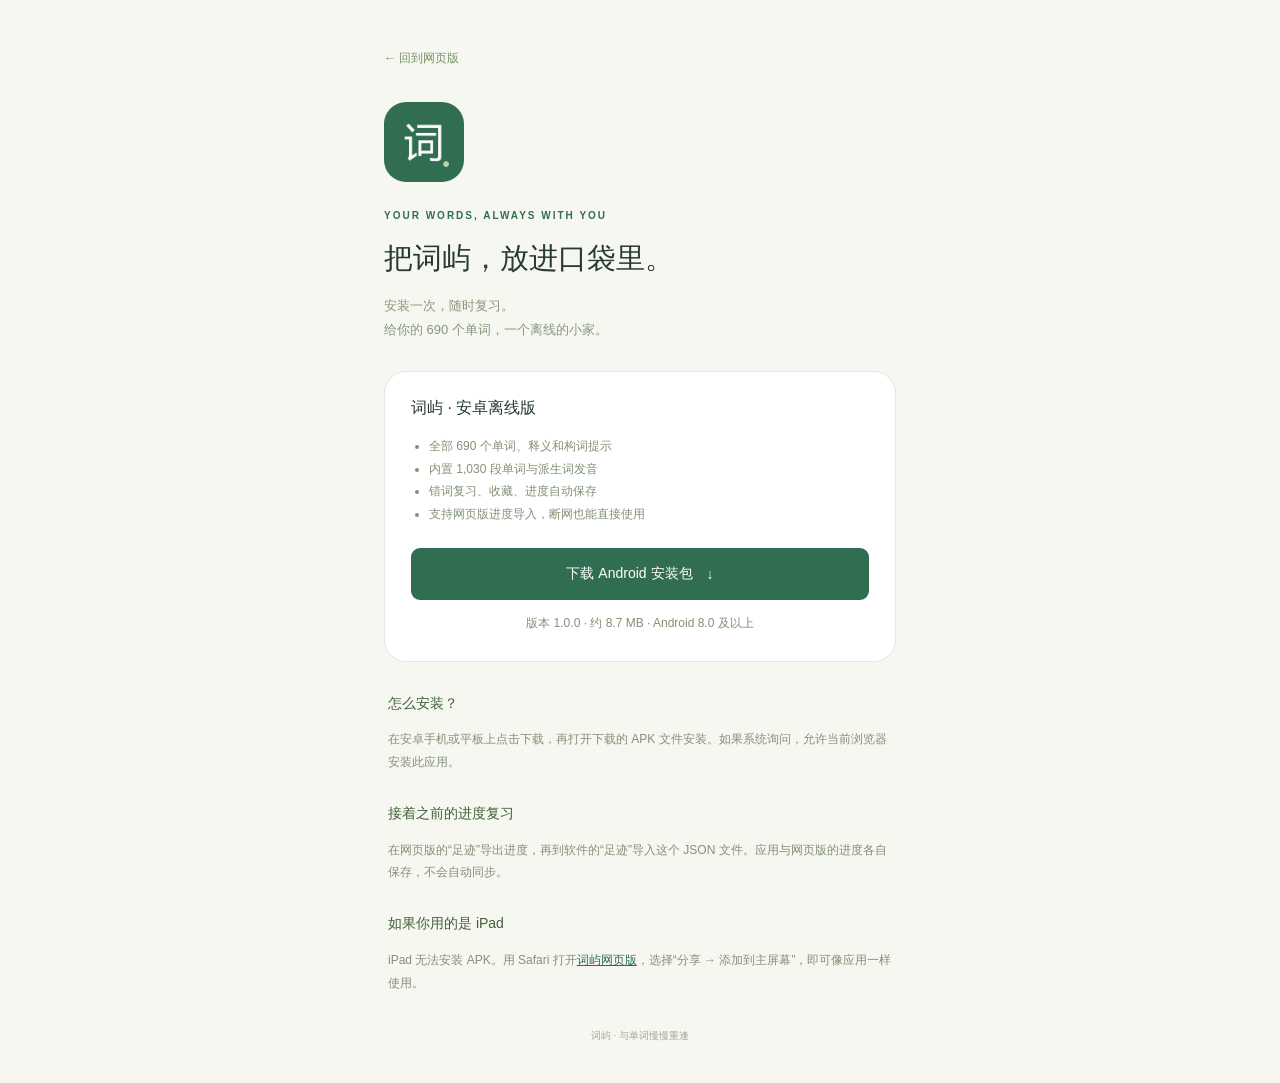
==== download.html @ 89f5823d "Publish signed offline Android APK and download page" ====
<!doctype html>
<html lang="zh-CN"><head><meta charset="utf-8"><meta name="viewport" content="width=device-width,initial-scale=1,viewport-fit=cover"><meta name="theme-color" content="#f7f7f2"><title>下载词屿 · 安卓离线版</title><link rel="icon" href="icon.svg"><link rel="stylesheet" href="styles.css"><style>.download-page{max-width:560px;margin:0 auto;padding:48px 24px calc(40px + env(safe-area-inset-bottom))}.app-icon{width:80px;height:80px;border-radius:22px;margin:35px 0 24px}.download-page h1{font-size:29px;line-height:1.5;font-weight:600;margin:0 0 12px}.download-page .tagline{color:#87977b;line-height:1.9;font-size:13px}.download-box{background:white;border:1px solid #e4e8df;border-radius:22px;padding:26px;margin:28px 0}.download-box h2{font-size:16px;font-weight:500;margin:0 0 16px}.download-box p,.download-box li{font-size:12px;line-height:1.9;color:#829176}.download-box ul{padding-left:18px;margin:0 0 22px}.download-cta{width:100%;font-size:14px;min-height:52px;gap:14px}.release-info{text-align:center;font-size:10px;color:#9aa58e;margin:12px 0 0}.download-guide{font-size:12px;line-height:1.9;color:#829176;padding:0 4px}.download-guide h2{font-size:14px;font-weight:500;color:#3f6037;margin-top:26px}.back-link{font-size:12px;color:#769268}.download-page footer{font-size:10px;text-align:center;color:#9fab94;margin-top:35px}</style></head>
<body><main class="download-page"><a class="back-link" href="./">← 回到网页版</a><br><img class="app-icon" src="icon-192.png" alt="词屿图标"><p class="eyebrow">YOUR WORDS, ALWAYS WITH YOU</p><h1>把词屿，放进口袋里。</h1><p class="tagline">安装一次，随时复习。<br>给你的 690 个单词，一个离线的小家。</p><section class="download-box"><h2>词屿 · 安卓离线版</h2><ul><li>全部 690 个单词、释义和构词提示</li><li>内置 1,030 段单词与派生词发音</li><li>错词复习、收藏、进度自动保存</li><li>支持网页版进度导入，断网也能直接使用</li></ul><a class="primary-button download-cta" href="downloads/ciyu-1.0.0.apk" download="ciyu-1.0.0.apk">下载 Android 安装包 <span>↓</span></a><p class="release-info">版本 1.0.0 · 约 8.7 MB · Android 8.0 及以上</p></section><section class="download-guide"><h2>怎么安装？</h2><p>在安卓手机或平板上点击下载，再打开下载的 APK 文件安装。如果系统询问，允许当前浏览器安装此应用。</p><h2>接着之前的进度复习</h2><p>在网页版的“足迹”导出进度，再到软件的“足迹”导入这个 JSON 文件。应用与网页版的进度各自保存，不会自动同步。</p><h2>如果你用的是 iPad</h2><p>iPad 无法安装 APK。用 Safari 打开<a href="./" style="color:#316d50;text-decoration:underline">词屿网页版</a>，选择“分享 → 添加到主屏幕”，即可像应用一样使用。</p></section><footer>词屿 · 与单词慢慢重逢</footer></main></body></html>
---- styles.css ----
@charset "UTF-8";
:root{--bg:#f7f7f2;--paper:#fff;--ink:#273a31;--muted:#859087;--line:#e4e8df;--green:#316d50;--pale:#edf3e8;--accent:#c1d2a8;--amber:#b6864b;--radius:24px;font-family:-apple-system,BlinkMacSystemFont,"Segoe UI","PingFang SC","Microsoft YaHei",sans-serif;color:var(--ink);background:var(--bg);font-synthesis:none}
*{box-sizing:border-box}body{margin:0}button,input,select{font:inherit}button,a,label{-webkit-tap-highlight-color:transparent}button{cursor:pointer}button:disabled{cursor:default;opacity:.45}button{border:0;background:none;color:inherit}a{color:inherit;text-decoration:none}svg{width:22px;height:22px;fill:none;stroke:currentColor;stroke-width:1.65;stroke-linecap:round;stroke-linejoin:round}button:focus-visible,a:focus-visible,input:focus-visible,summary:focus-visible,article:focus-visible,label:focus-visible{outline:3px solid #7fa68b;outline-offset:4px}button{touch-action:manipulation}button,input,select{min-height:44px}[hidden]{display:none!important}.app-shell{max-width:1160px;margin:0 auto;padding:0 48px}.topbar{height:100px;display:flex;align-items:center;justify-content:space-between;border-bottom:1px solid var(--line)}.brand{display:flex;align-items:center;gap:10px;font-size:25px;font-weight:650;letter-spacing:1px}.brand-symbol{display:grid;place-items:center;background:var(--green);color:#fff;font-size:18px;width:36px;height:36px;border-radius:12px}.brand-dot{color:var(--green)}.top-right{display:flex;gap:25px;align-items:center}.edition{font-size:10px;letter-spacing:1.8px;color:var(--muted)}.icon-button{width:44px;height:44px;display:grid;place-items:center;border:1px solid var(--line);border-radius:50%;background:#ffffff75}.intro{display:flex;align-items:center;justify-content:space-between;padding:43px 0 36px}.eyebrow{font-size:10px;letter-spacing:2px;color:var(--green);font-weight:600;display:flex;align-items:center;gap:8px;margin:0 0 16px}.live-dot,.tiny-dot{display:inline-block;width:5px;height:5px;border-radius:50%;background:#8ca77c}.live-dot{width:6px;height:6px}.intro h1,.page-intro h1{font-size:31px;letter-spacing:.3px;font-weight:600;margin:0;line-height:1.6}.intro h1>span,.page-intro h1>span{color:#99ac82}.intro-copy{font-size:13px;color:var(--muted);margin:11px 0 0;line-height:1.8}.mobile-break{display:none}.daily-ring{position:relative;width:88px;height:88px;flex-shrink:0;margin-right:15px}.daily-ring svg{width:88px;height:88px;stroke-width:3.5;transform:rotate(-90deg);stroke:var(--line)}#daily-ring-progress{stroke:#87a56c;stroke-dasharray:232.48;stroke-dashoffset:232.48;transition:stroke-dashoffset .4s}.daily-ring>span{position:absolute;inset:0;display:flex;flex-direction:column;justify-content:center;align-items:center}.daily-ring strong{font-size:23px;font-weight:500}.daily-ring small{font-size:9px;color:var(--muted);margin-top:4px}.workspace{display:grid;grid-template-columns:minmax(0,1fr) 232px;gap:28px;align-items:start}.study-toolbar{display:flex;justify-content:space-between;align-items:center;gap:12px;margin-bottom:20px}.segmented{display:flex;background:#eceee7;border-radius:11px;padding:4px;gap:2px}.segmented button{min-height:36px;padding:5px 13px;font-size:12px;color:#7b887e;border-radius:8px;white-space:nowrap}.segmented button.selected{background:white;color:var(--ink);box-shadow:0 2px 4px #25392b0a}.segmented span{font-size:10px;color:#87997b;margin-left:4px}.shuffle-button{display:flex;gap:5px;align-items:center;font-size:11px;white-space:nowrap;color:#7c8b7e}.shuffle-button svg{width:15px;height:15px}.shuffle-button.shuffled{color:var(--green)}.flashcard{background:var(--paper);border:1px solid #e7eade;border-radius:var(--radius);box-shadow:0 10px 40px #304a3110;position:relative;overflow:hidden;min-height:452px;cursor:pointer}.flashcard.revealed{cursor:default}.flashcard:before{content:"";position:absolute;top:0;left:40px;right:40px;height:3px;background:#ccdab7;border-radius:0 0 5px 5px}.card-top{display:flex;justify-content:space-between;align-items:center;padding:26px 30px 0;gap:12px}.source-badge{font-size:9px;letter-spacing:1.1px;color:#7b936b;background:#f2f5ed;border-radius:5px;padding:6px 9px}.word-position{font-family:ui-monospace,monospace;font-size:10px;color:#8f9b91}.word-block{text-align:center;padding:40px 20px 0}.word-line{display:flex;align-items:center;justify-content:center;gap:14px}.word-line h2{font-family:Georgia,"Times New Roman",serif;font-size:clamp(28px,4.6vw,51px);font-weight:400;letter-spacing:-1px;margin:0;overflow-wrap:anywhere;line-height:1.2;min-width:0}.audio-button{min-width:38px;width:38px;height:38px;min-height:38px;background:#f3f6ee;color:#779165;border-radius:50%;display:grid;place-items:center;flex-shrink:0}.audio-button svg{width:18px;height:18px}.audio-button.playing{animation:pulse 1s ease-in-out infinite;background:#dcebd4}.word-block>p{font-size:11px;color:#a1aa9f;margin:16px 0 0}.hidden-prompt{text-align:center;padding:34px 20px 38px}.recall-mark{font-family:Georgia,serif;color:#d2dacb;font-size:27px;font-style:italic}.hidden-prompt p{font-size:12px;color:#9ca796;margin:11px 0 20px}.reveal-button{background:var(--pale);color:#567446;font-size:12px;min-height:44px;border-radius:10px;padding:10px 24px;display:flex;align-items:center;gap:28px;margin:auto}.reveal-button span{font-size:17px}.keyboard-hint{display:block;font-size:9px;color:#b0b7ac;margin-top:14px}.card-bottom{display:flex;align-items:center;justify-content:space-between;padding:13px 28px;background:#fdfefb;border-top:1px solid #f0f2eb;font-size:10px;color:#9ca894;margin-top:auto}.card-bottom>span{display:flex;align-items:center;gap:6px}.star-button{min-height:36px;min-width:36px;display:grid;place-items:center;color:#b7c3ae}.star-button svg{width:18px;height:18px}.star-button[aria-pressed=true]{color:#bb984e}.star-button[aria-pressed=true] svg{fill:#e5c77455}.answer{padding:28px 32px 20px}.section-label{font-size:10px;letter-spacing:1px;color:#8e9c87;margin:0 0 11px;font-weight:500;display:flex;align-items:center;justify-content:space-between;gap:8px}.meaning{font-size:17px;line-height:1.85;margin:0 0 16px;overflow-wrap:anywhere}.phrase-block{background:#f6f7f2;border-radius:10px;padding:12px 15px;margin:12px 0 22px}.phrase-block p{font-family:Georgia,serif;font-size:15px;line-height:1.6;margin:0}.phrase-block small{display:block;margin-top:7px;color:#85917d;font-size:11px;line-height:1.8}.root-block{border-top:1px solid var(--line);padding-top:20px;margin-top:20px}.root-tag{letter-spacing:0;background:var(--pale);padding:3px 7px;border-radius:4px;color:var(--green);font-family:Georgia,serif;font-size:12px;max-width:65%;overflow-wrap:anywhere}.root-block>p:last-child{font-size:12px;color:#72806b;line-height:1.9;margin:0 0 24px}.soft-label{font-size:9px;color:#acb4a5;letter-spacing:0}.family-list{display:flex;flex-wrap:wrap;gap:8px}.family-chip{min-height:36px;font-size:12px;background:#f7f8f3;border:1px solid #e8ebdf;border-radius:7px;padding:7px 10px;text-align:left;display:flex;flex-direction:column;gap:4px;max-width:100%;overflow-wrap:anywhere}.family-chip small{font-size:9px;max-width:240px;color:#929d89;line-height:1.5}.source-details{font-size:10px;color:#a0aa96;margin-top:20px;line-height:1.8}.source-details summary{cursor:pointer;padding:8px 0}.source-details p{margin:6px 0}.correction{font-size:11px;color:var(--amber);line-height:1.7;background:#fcf6e9;padding:8px 10px;border-radius:6px}.grade-actions{display:grid;grid-template-columns:repeat(3,minmax(0,1fr));gap:10px;margin-top:17px}.grade-actions button{padding:12px 5px;border-radius:12px;border:1px solid var(--line);display:flex;flex-direction:column;align-items:center;gap:5px;background:#fff;min-height:92px}.grade-actions button>span{font-size:18px}.grade-actions strong{font-size:12px;font-weight:500}.grade-actions small{font-size:9px;color:#9da38e;line-height:1.5}.grade-actions .grade-again{color:#a37a60;background:#fbf6f1;border-color:#ebe0d7}.grade-actions .grade-hard{color:#9b914f;background:#faf9ef;border-color:#eae7d3}.grade-actions .grade-good{color:#467345;background:#eff5e9;border-color:#dce7d3}.study-footer{display:flex;justify-content:space-between;align-items:center;margin:9px 0 0;color:#a0aa97;font-size:10px;gap:6px}.text-button{font-size:11px;padding:10px 2px;color:#7f8a78}.side-panel{background:#eef1e7;border:1px solid #e4e8da;border-radius:18px;padding:23px 21px;margin-top:64px}.mini-heading{display:flex;justify-content:space-between;align-items:center;color:#789060;font-size:11px}.mini-heading>span:last-child{font-size:20px;color:#a1b781}.garden-number{font-family:Georgia,serif;font-size:39px;letter-spacing:-1px;margin:21px 0 18px}.garden-number>span{display:block;letter-spacing:0;font-family:inherit;font-size:11px;color:#8b9a80;margin-top:7px}.garden-progress{height:4px;background:#dfe5d5;border-radius:3px;overflow:hidden}.garden-progress>span{display:block;background:#739862;height:100%;width:0;transition:width .3s}.garden-stats{display:flex;justify-content:space-between;font-size:10px;color:#87947a;margin-top:13px}.garden-stats span{display:flex;align-items:center;gap:4px}.garden-stats b{font-weight:500;color:#5b6e4c}.stat-dot{width:5px;height:5px;border-radius:50%}.green{background:#85a474}.amber{background:#c0a368}.side-divider{height:1px;background:#dce3d2;margin:23px 0}.book-select{display:grid;gap:5px}.book-select button{display:flex;justify-content:space-between;align-items:center;border-radius:8px;font-size:11px;padding:7px 9px;min-height:40px;color:#849475;text-align:left}.book-select button.active{background:#fff9;color:#3f6031}.book-select button span{display:flex;align-items:center;gap:8px}.book-select button i{font-family:Georgia,serif;font-size:10px;font-style:normal;color:#9bad89}.book-select button b{font-size:10px;font-weight:400;color:#9bad89}.little-note{display:flex;align-items:flex-start;gap:12px;padding:24px 0 17px}.little-note>span{color:#a2b585;font-size:26px}.little-note p{font-size:11px;line-height:1.9;color:#8a9a7b;margin:2px 0 0}.offline-indicator{font-size:9px;color:#92a080;line-height:1.7;display:flex;gap:5px;align-items:center;padding-top:15px;border-top:1px solid #dce3d2}.bottom-nav{width:330px;display:flex;justify-content:center;gap:6px;margin:33px auto 0;background:#efefe8;border:1px solid #e7e8df;padding:5px;border-radius:13px}.bottom-nav button{display:flex;align-items:center;justify-content:center;gap:8px;padding:8px 25px;min-height:40px;color:#9ba58f;font-size:12px;border-radius:9px;flex:1}.bottom-nav svg{width:17px;height:17px}.bottom-nav button.active{color:var(--green);background:#fff;box-shadow:0 2px 5px #30403006}.site-footer{border-top:1px solid var(--line);margin-top:30px;display:flex;justify-content:space-between;align-items:center;color:#a6af9f;font-size:9px;padding:19px 0 22px;letter-spacing:1px}.site-footer span{font-size:8px;letter-spacing:1.4px}.page-intro{padding:42px 0 29px}.search-bar{display:flex;align-items:center;gap:12px;background:#fff;border:1px solid var(--line);border-radius:13px;padding:6px 17px}.search-bar svg{width:18px;color:#8d9b82}.search-bar input{border:0;outline:none;flex:1;min-width:0;background:transparent;font-size:13px;color:var(--ink)}.search-bar input::placeholder{color:#a5ae9d}.search-bar span{font-size:10px;color:#929f87;white-space:nowrap}.library-filters{display:flex;gap:8px;margin:18px 0;flex-wrap:wrap}.library-filters button{font-size:11px;color:#8d9a81;border:1px solid var(--line);border-radius:8px;padding:5px 14px;min-height:36px}.library-filters button.active{background:var(--pale);color:var(--green);border-color:#cdddbf}.word-list{display:grid;grid-template-columns:repeat(2,minmax(0,1fr));gap:10px}.word-row{background:white;border:1px solid var(--line);border-radius:13px;padding:18px;display:flex;align-items:center;justify-content:space-between;gap:10px;text-align:left;width:100%;min-height:98px}.word-row>div{min-width:0}.word-row strong{font-family:Georgia,serif;font-size:22px;font-weight:400;overflow-wrap:anywhere}.word-row p{font-size:11px;color:#89977e;margin:7px 0 0;line-height:1.7;overflow-wrap:anywhere}.word-row>span{font-size:12px;color:#9cab8d}.word-row small{font-size:9px;color:#a7b098;display:block;margin-top:8px}.library-footnote{font-size:10px;color:#a0aa95;line-height:1.8;text-align:center;margin:25px 0}.load-more{grid-column:1/-1;background:#ebf0e4;border-radius:9px;font-size:12px;padding:12px;color:#69865b}.progress-grid{display:grid;grid-template-columns:repeat(4,minmax(0,1fr));gap:15px}.progress-stat{background:#fff;border:1px solid var(--line);border-radius:15px;padding:23px}.progress-stat strong{display:block;font-family:Georgia,serif;font-size:35px;font-weight:400}.progress-stat span{font-size:11px;color:#92a082;display:block;margin-top:10px}.progress-detail{background:#fff;border:1px solid var(--line);border-radius:18px;padding:24px;margin-top:21px}.progress-detail h2{font-size:15px;font-weight:500;margin:0 0 16px}.progress-detail p{font-size:12px;line-height:1.9;color:#849379}.progress-detail small{font-size:10px;color:#a0ad94}.week-chart{height:150px;display:flex;align-items:flex-end;gap:14px}.chart-day{flex:1;text-align:center;display:flex;align-items:center;flex-direction:column;justify-content:flex-end;height:100%;gap:8px;font-size:10px;color:#a0ad94}.chart-day>i{background:#d3e1c3;width:min(36px,80%);min-height:3px;border-radius:5px 5px 2px 2px;display:block}.chart-day.today>i{background:#7e9e64}.backup-actions{display:flex;gap:12px;margin:15px 0}.primary-button,.secondary-button{display:inline-flex;align-items:center;justify-content:center;font-size:12px;min-height:44px;padding:10px 18px;border-radius:9px;background:var(--green);color:#fff;cursor:pointer}.secondary-button{background:var(--pale);color:var(--green);border:1px solid #dce6d3}.empty-state{text-align:center;background:#fff;border:1px solid var(--line);border-radius:20px;padding:70px 25px}.empty-state>span{font-size:40px;color:#aac591}.empty-state h2{font-size:19px;font-weight:500;margin:16px 0}.empty-state p{font-size:12px;color:#919e86;line-height:1.9}.empty-state button{margin-top:15px}dialog{width:min(520px,calc(100vw - 28px));max-height:85dvh;border:1px solid var(--line);border-radius:24px;padding:28px;color:var(--ink);box-shadow:0 20px 80px #1b332530}dialog::backdrop{background:#25352a45;backdrop-filter:blur(4px)}.dialog-head{display:flex;justify-content:space-between;align-items:center;margin-bottom:24px}.dialog-head .eyebrow{font-size:9px;margin-bottom:8px}.dialog-head h2{font-size:22px;font-weight:500;margin:0}.setting-row{display:flex;justify-content:space-between;align-items:center;padding:17px 0;border-top:1px solid var(--line);gap:10px}.setting-row strong{font-size:13px;font-weight:500}.setting-row p{font-size:10px;color:#99a58d;margin:6px 0 0;line-height:1.6}.setting-row select{background:#f1f5eb;border:1px solid #dce4d3;border-radius:8px;font-size:12px;padding:5px 10px;color:#5b784c;max-width:115px}.switch{appearance:none;width:43px;height:25px;min-height:25px;border-radius:20px;background:#dfe5d8;position:relative;flex-shrink:0}.switch:before{content:"";position:absolute;background:white;top:3px;left:3px;width:19px;height:19px;border-radius:50%;transition:transform .2s}.switch:checked{background:#75996a}.switch:checked:before{transform:translateX(18px)}.install-guide{border-top:1px solid var(--line);padding-top:16px;margin-top:15px}.install-guide h3{font-size:13px;font-weight:500;margin:0 0 10px}.install-guide p,.about-details{font-size:11px;line-height:1.9;color:#88977d}.about-details{margin-top:18px}.about-details summary{cursor:pointer;padding:8px 0}.toast{position:fixed;bottom:110px;left:50%;transform:translateX(-50%) translateY(15px);opacity:0;pointer-events:none;background:#304e39;color:white;font-size:12px;padding:12px 20px;border-radius:12px;max-width:90vw;width:max-content;z-index:10;transition:opacity .2s,transform .2s;line-height:1.7}.toast.show{opacity:1;transform:translateX(-50%) translateY(0)}@keyframes pulse{50%{box-shadow:0 0 0 5px #e1ead66b}}
@media(min-width:1100px){.word-line h2{font-size:51px}.flashcard{min-height:470px}.hidden-prompt{padding-top:39px;padding-bottom:46px}}
@media(max-width:850px){.app-shell{padding:0 30px}.workspace{grid-template-columns:minmax(0,1fr) 204px;gap:20px}.side-panel{padding:20px 16px}.intro h1,.page-intro h1{font-size:27px}.segmented button{padding:5px 9px;font-size:11px}.shuffle-button span{display:none}.card-top{padding:23px 22px 0}.answer{padding:26px 24px 20px}.word-line h2{font-size:42px}.progress-stat{padding:20px 15px}}
@media(max-width:680px){.app-shell{padding:0 20px;padding-bottom:calc(96px + env(safe-area-inset-bottom))}.topbar{height:75px}.brand{font-size:23px}.brand-symbol{width:33px;height:33px;font-size:16px}.edition{display:none}.top-right{gap:0}.icon-button{width:38px;height:38px;min-height:38px}.intro{padding:29px 0 25px;gap:15px;align-items:center}.eyebrow{font-size:8px;letter-spacing:1.6px;margin-bottom:11px}.intro h1,.page-intro h1{font-size:26px;line-height:1.55}.mobile-break{display:block}.intro-copy{font-size:10px;margin-top:10px;line-height:1.8}.daily-ring{width:74px;height:74px;margin-right:0}.daily-ring svg{width:74px;height:74px}.daily-ring strong{font-size:20px}.daily-ring small{font-size:8px}.workspace{display:block}.side-panel{margin-top:23px;border-radius:15px;padding:19px}.mini-heading{font-size:10px}.garden-number{display:none}.garden-progress{margin-top:15px}.garden-stats{margin-top:10px}.side-divider{margin:16px 0}.side-panel>.section-label{display:none}.book-select{display:flex;gap:7px}.book-select button{flex:1;min-width:0;justify-content:center;gap:4px;padding:5px;font-size:9px;min-height:38px;background:#ffffff45}.book-select button span{gap:4px}.book-select button i{display:none}.book-select button b{font-size:9px}.little-note{display:none}.offline-indicator{padding-top:13px;margin-top:13px;font-size:9px}.study-toolbar{margin-bottom:17px;gap:5px}.segmented{padding:3px;gap:0}.segmented button{font-size:10px;padding:5px 10px;min-height:35px}.segmented span{font-size:9px;margin-left:3px}.shuffle-button{padding:8px 4px;min-width:30px}.flashcard{border-radius:20px;min-height:409px}.flashcard:before{left:32px;right:32px}.card-top{padding:22px 20px 0}.source-badge{font-size:8px;padding:5px 7px;letter-spacing:.7px}.word-position{font-size:9px}.word-block{padding:35px 18px 0}.word-line{gap:10px}.word-line h2{font-size:clamp(25px,8.5vw,40px);letter-spacing:-.7px}.audio-button{width:34px;height:34px;min-height:34px;min-width:34px}.word-block>p{font-size:10px;margin-top:13px}.hidden-prompt{padding:32px 15px 27px}.recall-mark{font-size:25px}.hidden-prompt p{font-size:11px;margin:11px 0 18px}.reveal-button{font-size:11px;padding:10px 23px;min-height:43px}.keyboard-hint{font-size:8px;margin-top:11px}.card-bottom{padding:12px 18px;font-size:9px}.answer{padding:25px 22px 20px}.meaning{font-size:16px;line-height:1.8}.root-block>p:last-child{font-size:11px}.family-chip{font-size:11px}.family-chip small{font-size:9px;max-width:250px}.grade-actions{gap:7px;margin-top:14px}.grade-actions button{min-height:88px;padding:9px 4px}.grade-actions strong{font-size:11px}.grade-actions small{font-size:8px}.study-footer{font-size:9px;margin-top:6px}.text-button{font-size:10px}.bottom-nav{position:fixed;bottom:0;left:0;right:0;width:100%;margin:0;border-radius:0;border:0;border-top:1px solid #e3e7da;background:#f8f9f4f5;backdrop-filter:blur(15px);padding:8px 28px calc(8px + env(safe-area-inset-bottom));gap:12px;z-index:5}.bottom-nav button{flex:1;flex-direction:column;padding:5px 15px;gap:4px;min-height:49px;font-size:10px;border-radius:10px}.bottom-nav svg{width:19px;height:19px}.bottom-nav button.active{background:#e8efe0;box-shadow:none}.site-footer{margin-top:23px;padding:18px 0 0;justify-content:center;font-size:8px;border-top:0}.site-footer>span{display:none}.page-intro{padding:30px 0 24px}.page-intro h1{font-size:23px}.word-list{grid-template-columns:1fr}.word-row{padding:15px 18px;min-height:90px}.word-row strong{font-size:24px}.library-filters{gap:6px}.library-filters button{padding:5px 10px;font-size:10px}.search-bar{padding:5px 13px}.search-bar input{font-size:12px}.search-bar span{font-size:9px}.progress-grid{grid-template-columns:repeat(2,minmax(0,1fr));gap:10px}.progress-stat{padding:22px}.progress-stat strong{font-size:31px}.progress-detail{padding:21px}.week-chart{gap:9px}.toast{bottom:calc(92px + env(safe-area-inset-bottom));font-size:11px}dialog{padding:23px;border-radius:20px}.dialog-head h2{font-size:21px}}
@media(max-width:350px){.app-shell{padding-left:14px;padding-right:14px}.segmented button{padding:5px 7px}.intro h1{font-size:23px}.daily-ring{width:64px;height:64px}.daily-ring svg{width:64px;height:64px}.book-select button{font-size:8px}.source-badge{font-size:7px}.word-position{font-size:8px}}
@media(prefers-reduced-motion:reduce){*,*:before,*:after{animation:none!important;transition:none!important;scroll-behavior:auto!important}}
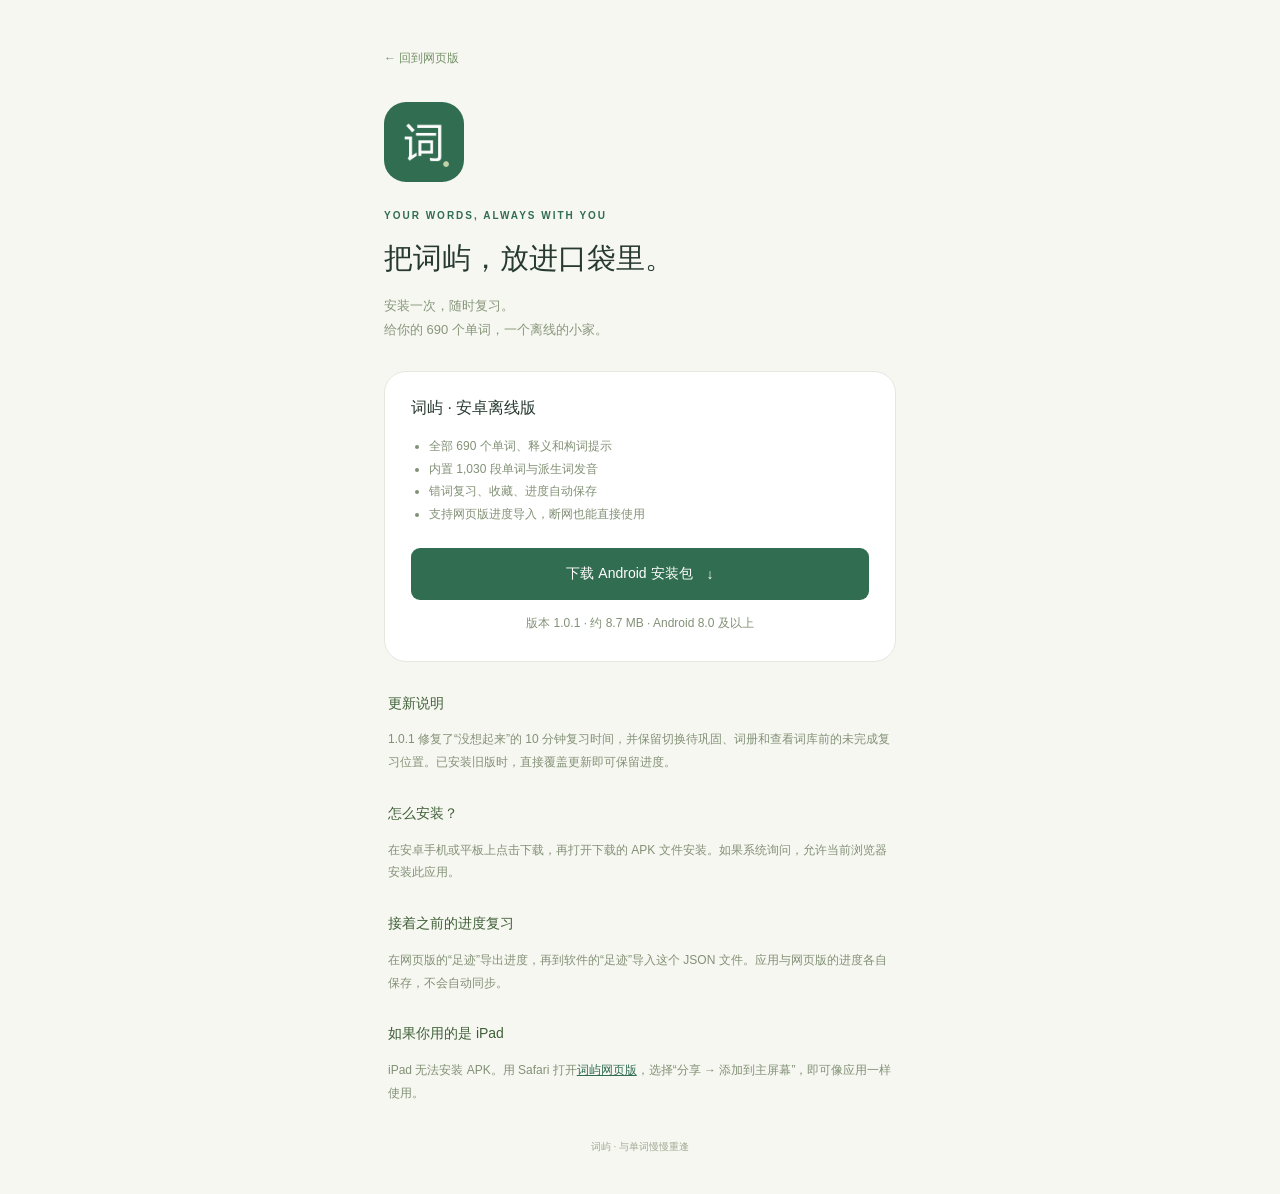
==== commit 969e938f: "Fix ten-minute review scheduling and resume unfinished sessions" ====
--- a/download.html
+++ b/download.html
@@ -1,3 +1,3 @@
 <!doctype html>
 <html lang="zh-CN"><head><meta charset="utf-8"><meta name="viewport" content="width=device-width,initial-scale=1,viewport-fit=cover"><meta name="theme-color" content="#f7f7f2"><title>下载词屿 · 安卓离线版</title><link rel="icon" href="icon.svg"><link rel="stylesheet" href="styles.css"><style>.download-page{max-width:560px;margin:0 auto;padding:48px 24px calc(40px + env(safe-area-inset-bottom))}.app-icon{width:80px;height:80px;border-radius:22px;margin:35px 0 24px}.download-page h1{font-size:29px;line-height:1.5;font-weight:600;margin:0 0 12px}.download-page .tagline{color:#87977b;line-height:1.9;font-size:13px}.download-box{background:white;border:1px solid #e4e8df;border-radius:22px;padding:26px;margin:28px 0}.download-box h2{font-size:16px;font-weight:500;margin:0 0 16px}.download-box p,.download-box li{font-size:12px;line-height:1.9;color:#829176}.download-box ul{padding-left:18px;margin:0 0 22px}.download-cta{width:100%;font-size:14px;min-height:52px;gap:14px}.release-info{text-align:center;font-size:10px;color:#9aa58e;margin:12px 0 0}.download-guide{font-size:12px;line-height:1.9;color:#829176;padding:0 4px}.download-guide h2{font-size:14px;font-weight:500;color:#3f6037;margin-top:26px}.back-link{font-size:12px;color:#769268}.download-page footer{font-size:10px;text-align:center;color:#9fab94;margin-top:35px}</style></head>
-<body><main class="download-page"><a class="back-link" href="./">← 回到网页版</a><br><img class="app-icon" src="icon-192.png" alt="词屿图标"><p class="eyebrow">YOUR WORDS, ALWAYS WITH YOU</p><h1>把词屿，放进口袋里。</h1><p class="tagline">安装一次，随时复习。<br>给你的 690 个单词，一个离线的小家。</p><section class="download-box"><h2>词屿 · 安卓离线版</h2><ul><li>全部 690 个单词、释义和构词提示</li><li>内置 1,030 段单词与派生词发音</li><li>错词复习、收藏、进度自动保存</li><li>支持网页版进度导入，断网也能直接使用</li></ul><a class="primary-button download-cta" href="downloads/ciyu-1.0.0.apk" download="ciyu-1.0.0.apk">下载 Android 安装包 <span>↓</span></a><p class="release-info">版本 1.0.0 · 约 8.7 MB · Android 8.0 及以上</p></section><section class="download-guide"><h2>怎么安装？</h2><p>在安卓手机或平板上点击下载，再打开下载的 APK 文件安装。如果系统询问，允许当前浏览器安装此应用。</p><h2>接着之前的进度复习</h2><p>在网页版的“足迹”导出进度，再到软件的“足迹”导入这个 JSON 文件。应用与网页版的进度各自保存，不会自动同步。</p><h2>如果你用的是 iPad</h2><p>iPad 无法安装 APK。用 Safari 打开<a href="./" style="color:#316d50;text-decoration:underline">词屿网页版</a>，选择“分享 → 添加到主屏幕”，即可像应用一样使用。</p></section><footer>词屿 · 与单词慢慢重逢</footer></main></body></html>
+<body><main class="download-page"><a class="back-link" href="./">← 回到网页版</a><br><img class="app-icon" src="icon-192.png" alt="词屿图标"><p class="eyebrow">YOUR WORDS, ALWAYS WITH YOU</p><h1>把词屿，放进口袋里。</h1><p class="tagline">安装一次，随时复习。<br>给你的 690 个单词，一个离线的小家。</p><section class="download-box"><h2>词屿 · 安卓离线版</h2><ul><li>全部 690 个单词、释义和构词提示</li><li>内置 1,030 段单词与派生词发音</li><li>错词复习、收藏、进度自动保存</li><li>支持网页版进度导入，断网也能直接使用</li></ul><a class="primary-button download-cta" href="downloads/ciyu-1.0.1.apk" download="ciyu-1.0.1.apk">下载 Android 安装包 <span>↓</span></a><p class="release-info">版本 1.0.1 · 约 8.7 MB · Android 8.0 及以上</p></section><section class="download-guide"><h2>更新说明</h2><p>1.0.1 修复了“没想起来”的 10 分钟复习时间，并保留切换待巩固、词册和查看词库前的未完成复习位置。已安装旧版时，直接覆盖更新即可保留进度。</p><h2>怎么安装？</h2><p>在安卓手机或平板上点击下载，再打开下载的 APK 文件安装。如果系统询问，允许当前浏览器安装此应用。</p><h2>接着之前的进度复习</h2><p>在网页版的“足迹”导出进度，再到软件的“足迹”导入这个 JSON 文件。应用与网页版的进度各自保存，不会自动同步。</p><h2>如果你用的是 iPad</h2><p>iPad 无法安装 APK。用 Safari 打开<a href="./" style="color:#316d50;text-decoration:underline">词屿网页版</a>，选择“分享 → 添加到主屏幕”，即可像应用一样使用。</p></section><footer>词屿 · 与单词慢慢重逢</footer></main></body></html>
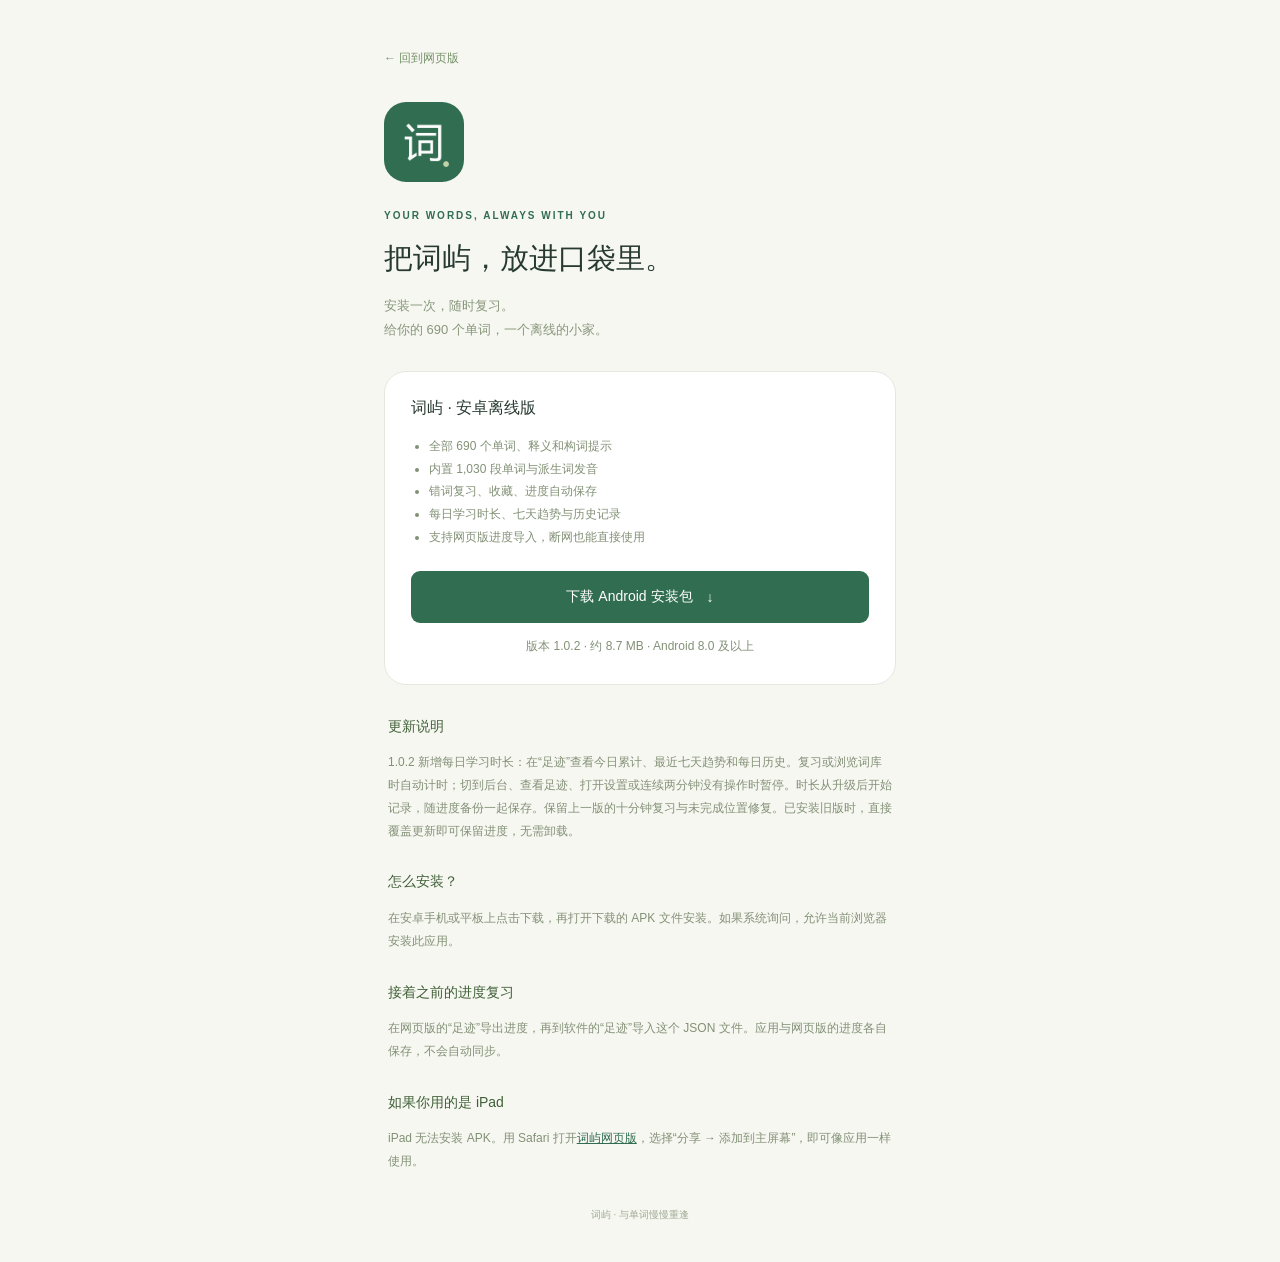
==== commit 8854aeba: "Add daily study duration tracking and release Android 1.0.2" ====
--- a/download.html
+++ b/download.html
@@ -1,3 +1,3 @@
 <!doctype html>
 <html lang="zh-CN"><head><meta charset="utf-8"><meta name="viewport" content="width=device-width,initial-scale=1,viewport-fit=cover"><meta name="theme-color" content="#f7f7f2"><title>下载词屿 · 安卓离线版</title><link rel="icon" href="icon.svg"><link rel="stylesheet" href="styles.css"><style>.download-page{max-width:560px;margin:0 auto;padding:48px 24px calc(40px + env(safe-area-inset-bottom))}.app-icon{width:80px;height:80px;border-radius:22px;margin:35px 0 24px}.download-page h1{font-size:29px;line-height:1.5;font-weight:600;margin:0 0 12px}.download-page .tagline{color:#87977b;line-height:1.9;font-size:13px}.download-box{background:white;border:1px solid #e4e8df;border-radius:22px;padding:26px;margin:28px 0}.download-box h2{font-size:16px;font-weight:500;margin:0 0 16px}.download-box p,.download-box li{font-size:12px;line-height:1.9;color:#829176}.download-box ul{padding-left:18px;margin:0 0 22px}.download-cta{width:100%;font-size:14px;min-height:52px;gap:14px}.release-info{text-align:center;font-size:10px;color:#9aa58e;margin:12px 0 0}.download-guide{font-size:12px;line-height:1.9;color:#829176;padding:0 4px}.download-guide h2{font-size:14px;font-weight:500;color:#3f6037;margin-top:26px}.back-link{font-size:12px;color:#769268}.download-page footer{font-size:10px;text-align:center;color:#9fab94;margin-top:35px}</style></head>
-<body><main class="download-page"><a class="back-link" href="./">← 回到网页版</a><br><img class="app-icon" src="icon-192.png" alt="词屿图标"><p class="eyebrow">YOUR WORDS, ALWAYS WITH YOU</p><h1>把词屿，放进口袋里。</h1><p class="tagline">安装一次，随时复习。<br>给你的 690 个单词，一个离线的小家。</p><section class="download-box"><h2>词屿 · 安卓离线版</h2><ul><li>全部 690 个单词、释义和构词提示</li><li>内置 1,030 段单词与派生词发音</li><li>错词复习、收藏、进度自动保存</li><li>支持网页版进度导入，断网也能直接使用</li></ul><a class="primary-button download-cta" href="downloads/ciyu-1.0.1.apk" download="ciyu-1.0.1.apk">下载 Android 安装包 <span>↓</span></a><p class="release-info">版本 1.0.1 · 约 8.7 MB · Android 8.0 及以上</p></section><section class="download-guide"><h2>更新说明</h2><p>1.0.1 修复了“没想起来”的 10 分钟复习时间，并保留切换待巩固、词册和查看词库前的未完成复习位置。已安装旧版时，直接覆盖更新即可保留进度。</p><h2>怎么安装？</h2><p>在安卓手机或平板上点击下载，再打开下载的 APK 文件安装。如果系统询问，允许当前浏览器安装此应用。</p><h2>接着之前的进度复习</h2><p>在网页版的“足迹”导出进度，再到软件的“足迹”导入这个 JSON 文件。应用与网页版的进度各自保存，不会自动同步。</p><h2>如果你用的是 iPad</h2><p>iPad 无法安装 APK。用 Safari 打开<a href="./" style="color:#316d50;text-decoration:underline">词屿网页版</a>，选择“分享 → 添加到主屏幕”，即可像应用一样使用。</p></section><footer>词屿 · 与单词慢慢重逢</footer></main></body></html>
+<body><main class="download-page"><a class="back-link" href="./">← 回到网页版</a><br><img class="app-icon" src="icon-192.png" alt="词屿图标"><p class="eyebrow">YOUR WORDS, ALWAYS WITH YOU</p><h1>把词屿，放进口袋里。</h1><p class="tagline">安装一次，随时复习。<br>给你的 690 个单词，一个离线的小家。</p><section class="download-box"><h2>词屿 · 安卓离线版</h2><ul><li>全部 690 个单词、释义和构词提示</li><li>内置 1,030 段单词与派生词发音</li><li>错词复习、收藏、进度自动保存</li><li>每日学习时长、七天趋势与历史记录</li><li>支持网页版进度导入，断网也能直接使用</li></ul><a class="primary-button download-cta" href="downloads/ciyu-1.0.2.apk" download="ciyu-1.0.2.apk">下载 Android 安装包 <span>↓</span></a><p class="release-info">版本 1.0.2 · 约 8.7 MB · Android 8.0 及以上</p></section><section class="download-guide"><h2>更新说明</h2><p>1.0.2 新增每日学习时长：在“足迹”查看今日累计、最近七天趋势和每日历史。复习或浏览词库时自动计时；切到后台、查看足迹、打开设置或连续两分钟没有操作时暂停。时长从升级后开始记录，随进度备份一起保存。保留上一版的十分钟复习与未完成位置修复。已安装旧版时，直接覆盖更新即可保留进度，无需卸载。</p><h2>怎么安装？</h2><p>在安卓手机或平板上点击下载，再打开下载的 APK 文件安装。如果系统询问，允许当前浏览器安装此应用。</p><h2>接着之前的进度复习</h2><p>在网页版的“足迹”导出进度，再到软件的“足迹”导入这个 JSON 文件。应用与网页版的进度各自保存，不会自动同步。</p><h2>如果你用的是 iPad</h2><p>iPad 无法安装 APK。用 Safari 打开<a href="./" style="color:#316d50;text-decoration:underline">词屿网页版</a>，选择“分享 → 添加到主屏幕”，即可像应用一样使用。</p></section><footer>词屿 · 与单词慢慢重逢</footer></main></body></html>
--- a/styles.css
+++ b/styles.css
@@ -6,3 +6,5 @@
 @media(max-width:680px){.app-shell{padding:0 20px;padding-bottom:calc(96px + env(safe-area-inset-bottom))}.topbar{height:75px}.brand{font-size:23px}.brand-symbol{width:33px;height:33px;font-size:16px}.edition{display:none}.top-right{gap:0}.icon-button{width:38px;height:38px;min-height:38px}.intro{padding:29px 0 25px;gap:15px;align-items:center}.eyebrow{font-size:8px;letter-spacing:1.6px;margin-bottom:11px}.intro h1,.page-intro h1{font-size:26px;line-height:1.55}.mobile-break{display:block}.intro-copy{font-size:10px;margin-top:10px;line-height:1.8}.daily-ring{width:74px;height:74px;margin-right:0}.daily-ring svg{width:74px;height:74px}.daily-ring strong{font-size:20px}.daily-ring small{font-size:8px}.workspace{display:block}.side-panel{margin-top:23px;border-radius:15px;padding:19px}.mini-heading{font-size:10px}.garden-number{display:none}.garden-progress{margin-top:15px}.garden-stats{margin-top:10px}.side-divider{margin:16px 0}.side-panel>.section-label{display:none}.book-select{display:flex;gap:7px}.book-select button{flex:1;min-width:0;justify-content:center;gap:4px;padding:5px;font-size:9px;min-height:38px;background:#ffffff45}.book-select button span{gap:4px}.book-select button i{display:none}.book-select button b{font-size:9px}.little-note{display:none}.offline-indicator{padding-top:13px;margin-top:13px;font-size:9px}.study-toolbar{margin-bottom:17px;gap:5px}.segmented{padding:3px;gap:0}.segmented button{font-size:10px;padding:5px 10px;min-height:35px}.segmented span{font-size:9px;margin-left:3px}.shuffle-button{padding:8px 4px;min-width:30px}.flashcard{border-radius:20px;min-height:409px}.flashcard:before{left:32px;right:32px}.card-top{padding:22px 20px 0}.source-badge{font-size:8px;padding:5px 7px;letter-spacing:.7px}.word-position{font-size:9px}.word-block{padding:35px 18px 0}.word-line{gap:10px}.word-line h2{font-size:clamp(25px,8.5vw,40px);letter-spacing:-.7px}.audio-button{width:34px;height:34px;min-height:34px;min-width:34px}.word-block>p{font-size:10px;margin-top:13px}.hidden-prompt{padding:32px 15px 27px}.recall-mark{font-size:25px}.hidden-prompt p{font-size:11px;margin:11px 0 18px}.reveal-button{font-size:11px;padding:10px 23px;min-height:43px}.keyboard-hint{font-size:8px;margin-top:11px}.card-bottom{padding:12px 18px;font-size:9px}.answer{padding:25px 22px 20px}.meaning{font-size:16px;line-height:1.8}.root-block>p:last-child{font-size:11px}.family-chip{font-size:11px}.family-chip small{font-size:9px;max-width:250px}.grade-actions{gap:7px;margin-top:14px}.grade-actions button{min-height:88px;padding:9px 4px}.grade-actions strong{font-size:11px}.grade-actions small{font-size:8px}.study-footer{font-size:9px;margin-top:6px}.text-button{font-size:10px}.bottom-nav{position:fixed;bottom:0;left:0;right:0;width:100%;margin:0;border-radius:0;border:0;border-top:1px solid #e3e7da;background:#f8f9f4f5;backdrop-filter:blur(15px);padding:8px 28px calc(8px + env(safe-area-inset-bottom));gap:12px;z-index:5}.bottom-nav button{flex:1;flex-direction:column;padding:5px 15px;gap:4px;min-height:49px;font-size:10px;border-radius:10px}.bottom-nav svg{width:19px;height:19px}.bottom-nav button.active{background:#e8efe0;box-shadow:none}.site-footer{margin-top:23px;padding:18px 0 0;justify-content:center;font-size:8px;border-top:0}.site-footer>span{display:none}.page-intro{padding:30px 0 24px}.page-intro h1{font-size:23px}.word-list{grid-template-columns:1fr}.word-row{padding:15px 18px;min-height:90px}.word-row strong{font-size:24px}.library-filters{gap:6px}.library-filters button{padding:5px 10px;font-size:10px}.search-bar{padding:5px 13px}.search-bar input{font-size:12px}.search-bar span{font-size:9px}.progress-grid{grid-template-columns:repeat(2,minmax(0,1fr));gap:10px}.progress-stat{padding:22px}.progress-stat strong{font-size:31px}.progress-detail{padding:21px}.week-chart{gap:9px}.toast{bottom:calc(92px + env(safe-area-inset-bottom));font-size:11px}dialog{padding:23px;border-radius:20px}.dialog-head h2{font-size:21px}}
 @media(max-width:350px){.app-shell{padding-left:14px;padding-right:14px}.segmented button{padding:5px 7px}.intro h1{font-size:23px}.daily-ring{width:64px;height:64px}.daily-ring svg{width:64px;height:64px}.book-select button{font-size:8px}.source-badge{font-size:7px}.word-position{font-size:8px}}
 @media(prefers-reduced-motion:reduce){*,*:before,*:after{animation:none!important;transition:none!important;scroll-behavior:auto!important}}
+
+.study-time-card{display:flex;align-items:center;justify-content:space-between;margin:0 0 20px;background:#edf3e8}.study-time-card strong{font-size:30px;font-weight:500;letter-spacing:1px}.study-time-card p:last-child{margin:8px 0 0;font-size:10px}.time-flower{font-size:62px;color:#b6c99e}.time-help{font-size:10px!important}.time-history{margin:18px 0;font-size:11px;color:#6f8361}.time-history summary{cursor:pointer;padding:10px 0}.time-history-row{display:flex;justify-content:space-between;gap:10px;padding:12px 0;border-bottom:1px solid var(--line);font-size:11px}.time-history-row strong{font-weight:500}.time-history>div{max-height:300px;overflow:auto}@media(max-width:350px){.study-time-card strong{font-size:24px}.time-flower{font-size:45px}.time-history-row{font-size:10px}}
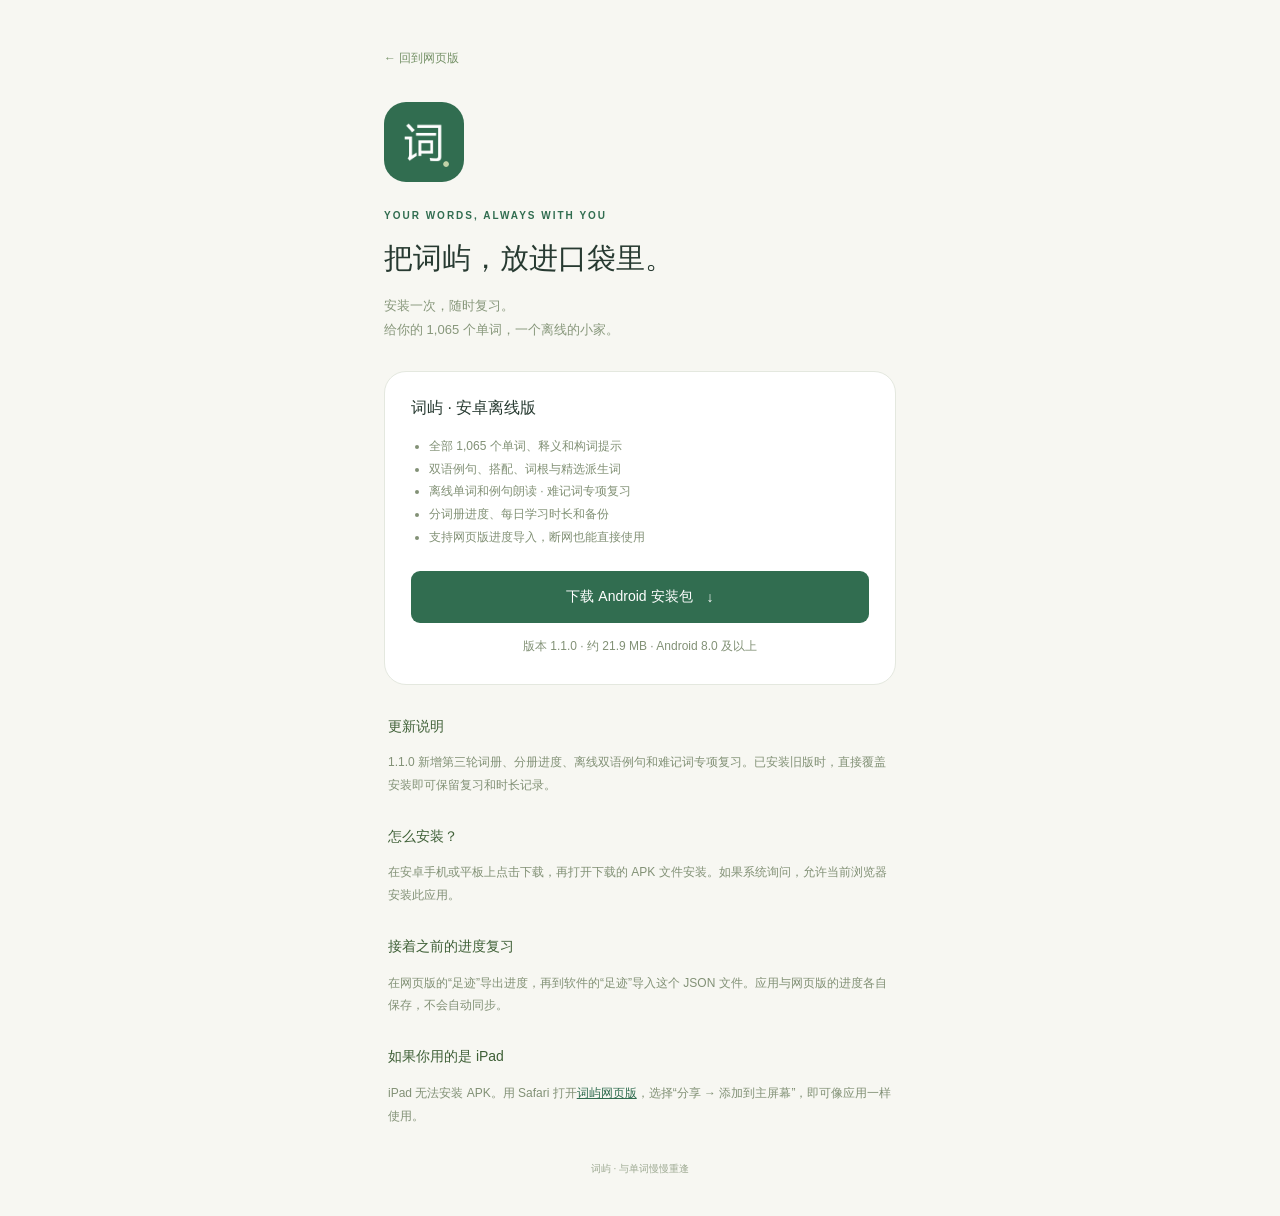
==== commit 4f24567c: "Add categorized review, bilingual audio examples and starred practice" ====
--- a/download.html
+++ b/download.html
@@ -1,3 +1,3 @@
 <!doctype html>
 <html lang="zh-CN"><head><meta charset="utf-8"><meta name="viewport" content="width=device-width,initial-scale=1,viewport-fit=cover"><meta name="theme-color" content="#f7f7f2"><title>下载词屿 · 安卓离线版</title><link rel="icon" href="icon.svg"><link rel="stylesheet" href="styles.css"><style>.download-page{max-width:560px;margin:0 auto;padding:48px 24px calc(40px + env(safe-area-inset-bottom))}.app-icon{width:80px;height:80px;border-radius:22px;margin:35px 0 24px}.download-page h1{font-size:29px;line-height:1.5;font-weight:600;margin:0 0 12px}.download-page .tagline{color:#87977b;line-height:1.9;font-size:13px}.download-box{background:white;border:1px solid #e4e8df;border-radius:22px;padding:26px;margin:28px 0}.download-box h2{font-size:16px;font-weight:500;margin:0 0 16px}.download-box p,.download-box li{font-size:12px;line-height:1.9;color:#829176}.download-box ul{padding-left:18px;margin:0 0 22px}.download-cta{width:100%;font-size:14px;min-height:52px;gap:14px}.release-info{text-align:center;font-size:10px;color:#9aa58e;margin:12px 0 0}.download-guide{font-size:12px;line-height:1.9;color:#829176;padding:0 4px}.download-guide h2{font-size:14px;font-weight:500;color:#3f6037;margin-top:26px}.back-link{font-size:12px;color:#769268}.download-page footer{font-size:10px;text-align:center;color:#9fab94;margin-top:35px}</style></head>
-<body><main class="download-page"><a class="back-link" href="./">← 回到网页版</a><br><img class="app-icon" src="icon-192.png" alt="词屿图标"><p class="eyebrow">YOUR WORDS, ALWAYS WITH YOU</p><h1>把词屿，放进口袋里。</h1><p class="tagline">安装一次，随时复习。<br>给你的 690 个单词，一个离线的小家。</p><section class="download-box"><h2>词屿 · 安卓离线版</h2><ul><li>全部 690 个单词、释义和构词提示</li><li>内置 1,030 段单词与派生词发音</li><li>错词复习、收藏、进度自动保存</li><li>每日学习时长、七天趋势与历史记录</li><li>支持网页版进度导入，断网也能直接使用</li></ul><a class="primary-button download-cta" href="downloads/ciyu-1.0.2.apk" download="ciyu-1.0.2.apk">下载 Android 安装包 <span>↓</span></a><p class="release-info">版本 1.0.2 · 约 8.7 MB · Android 8.0 及以上</p></section><section class="download-guide"><h2>更新说明</h2><p>1.0.2 新增每日学习时长：在“足迹”查看今日累计、最近七天趋势和每日历史。复习或浏览词库时自动计时；切到后台、查看足迹、打开设置或连续两分钟没有操作时暂停。时长从升级后开始记录，随进度备份一起保存。保留上一版的十分钟复习与未完成位置修复。已安装旧版时，直接覆盖更新即可保留进度，无需卸载。</p><h2>怎么安装？</h2><p>在安卓手机或平板上点击下载，再打开下载的 APK 文件安装。如果系统询问，允许当前浏览器安装此应用。</p><h2>接着之前的进度复习</h2><p>在网页版的“足迹”导出进度，再到软件的“足迹”导入这个 JSON 文件。应用与网页版的进度各自保存，不会自动同步。</p><h2>如果你用的是 iPad</h2><p>iPad 无法安装 APK。用 Safari 打开<a href="./" style="color:#316d50;text-decoration:underline">词屿网页版</a>，选择“分享 → 添加到主屏幕”，即可像应用一样使用。</p></section><footer>词屿 · 与单词慢慢重逢</footer></main></body></html>
+<body><main class="download-page"><a class="back-link" href="./">← 回到网页版</a><br><img class="app-icon" src="icon-192.png" alt="词屿图标"><p class="eyebrow">YOUR WORDS, ALWAYS WITH YOU</p><h1>把词屿，放进口袋里。</h1><p class="tagline">安装一次，随时复习。<br>给你的 1,065 个单词，一个离线的小家。</p><section class="download-box"><h2>词屿 · 安卓离线版</h2><ul><li>全部 1,065 个单词、释义和构词提示</li><li>双语例句、搭配、词根与精选派生词</li><li>离线单词和例句朗读 · 难记词专项复习</li><li>分词册进度、每日学习时长和备份</li><li>支持网页版进度导入，断网也能直接使用</li></ul><a class="primary-button download-cta" href="https://github.com/ATopos-svg/ciyu-cet-690/releases/download/android-v1.1.0/ciyu-1.1.0.apk">下载 Android 安装包 <span>↓</span></a><p class="release-info">版本 1.1.0 · 约 21.9 MB · Android 8.0 及以上</p></section><section class="download-guide"><h2>更新说明</h2><p>1.1.0 新增第三轮词册、分册进度、离线双语例句和难记词专项复习。已安装旧版时，直接覆盖安装即可保留复习和时长记录。</p><h2>怎么安装？</h2><p>在安卓手机或平板上点击下载，再打开下载的 APK 文件安装。如果系统询问，允许当前浏览器安装此应用。</p><h2>接着之前的进度复习</h2><p>在网页版的“足迹”导出进度，再到软件的“足迹”导入这个 JSON 文件。应用与网页版的进度各自保存，不会自动同步。</p><h2>如果你用的是 iPad</h2><p>iPad 无法安装 APK。用 Safari 打开<a href="./" style="color:#316d50;text-decoration:underline">词屿网页版</a>，选择“分享 → 添加到主屏幕”，即可像应用一样使用。</p></section><footer>词屿 · 与单词慢慢重逢</footer></main></body></html>
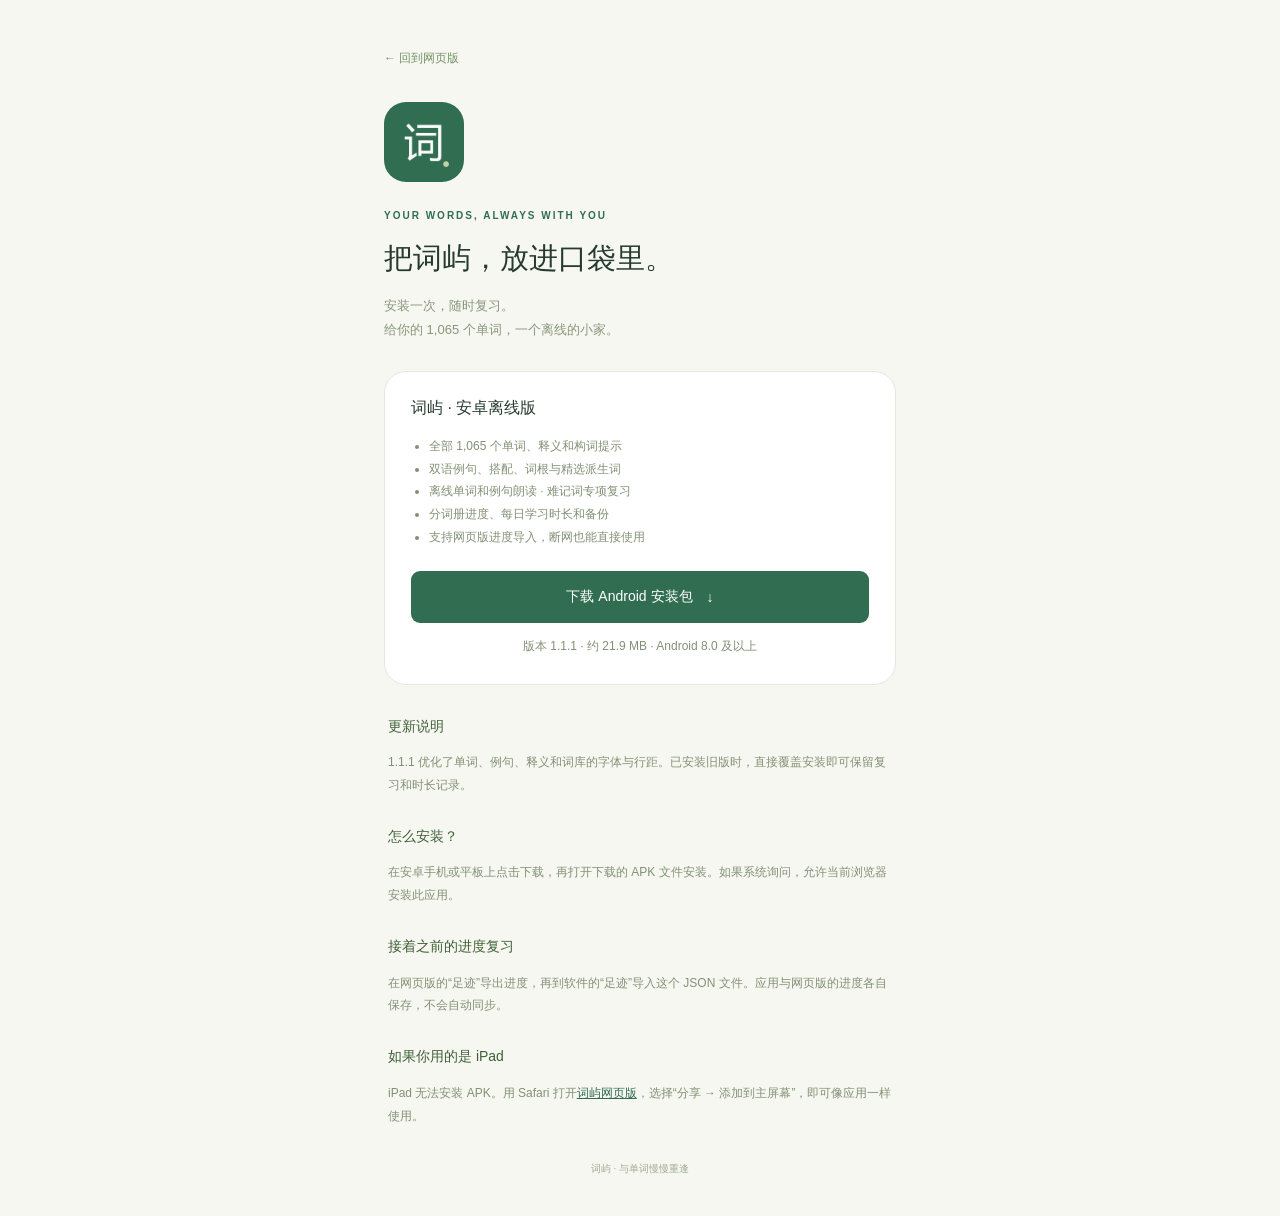
==== commit e6be4b95: "Refine study card typography for 1.1.1" ====
--- a/download.html
+++ b/download.html
@@ -1,3 +1,3 @@
 <!doctype html>
 <html lang="zh-CN"><head><meta charset="utf-8"><meta name="viewport" content="width=device-width,initial-scale=1,viewport-fit=cover"><meta name="theme-color" content="#f7f7f2"><title>下载词屿 · 安卓离线版</title><link rel="icon" href="icon.svg"><link rel="stylesheet" href="styles.css"><style>.download-page{max-width:560px;margin:0 auto;padding:48px 24px calc(40px + env(safe-area-inset-bottom))}.app-icon{width:80px;height:80px;border-radius:22px;margin:35px 0 24px}.download-page h1{font-size:29px;line-height:1.5;font-weight:600;margin:0 0 12px}.download-page .tagline{color:#87977b;line-height:1.9;font-size:13px}.download-box{background:white;border:1px solid #e4e8df;border-radius:22px;padding:26px;margin:28px 0}.download-box h2{font-size:16px;font-weight:500;margin:0 0 16px}.download-box p,.download-box li{font-size:12px;line-height:1.9;color:#829176}.download-box ul{padding-left:18px;margin:0 0 22px}.download-cta{width:100%;font-size:14px;min-height:52px;gap:14px}.release-info{text-align:center;font-size:10px;color:#9aa58e;margin:12px 0 0}.download-guide{font-size:12px;line-height:1.9;color:#829176;padding:0 4px}.download-guide h2{font-size:14px;font-weight:500;color:#3f6037;margin-top:26px}.back-link{font-size:12px;color:#769268}.download-page footer{font-size:10px;text-align:center;color:#9fab94;margin-top:35px}</style></head>
-<body><main class="download-page"><a class="back-link" href="./">← 回到网页版</a><br><img class="app-icon" src="icon-192.png" alt="词屿图标"><p class="eyebrow">YOUR WORDS, ALWAYS WITH YOU</p><h1>把词屿，放进口袋里。</h1><p class="tagline">安装一次，随时复习。<br>给你的 1,065 个单词，一个离线的小家。</p><section class="download-box"><h2>词屿 · 安卓离线版</h2><ul><li>全部 1,065 个单词、释义和构词提示</li><li>双语例句、搭配、词根与精选派生词</li><li>离线单词和例句朗读 · 难记词专项复习</li><li>分词册进度、每日学习时长和备份</li><li>支持网页版进度导入，断网也能直接使用</li></ul><a class="primary-button download-cta" href="https://github.com/ATopos-svg/ciyu-cet-690/releases/download/android-v1.1.0/ciyu-1.1.0.apk">下载 Android 安装包 <span>↓</span></a><p class="release-info">版本 1.1.0 · 约 21.9 MB · Android 8.0 及以上</p></section><section class="download-guide"><h2>更新说明</h2><p>1.1.0 新增第三轮词册、分册进度、离线双语例句和难记词专项复习。已安装旧版时，直接覆盖安装即可保留复习和时长记录。</p><h2>怎么安装？</h2><p>在安卓手机或平板上点击下载，再打开下载的 APK 文件安装。如果系统询问，允许当前浏览器安装此应用。</p><h2>接着之前的进度复习</h2><p>在网页版的“足迹”导出进度，再到软件的“足迹”导入这个 JSON 文件。应用与网页版的进度各自保存，不会自动同步。</p><h2>如果你用的是 iPad</h2><p>iPad 无法安装 APK。用 Safari 打开<a href="./" style="color:#316d50;text-decoration:underline">词屿网页版</a>，选择“分享 → 添加到主屏幕”，即可像应用一样使用。</p></section><footer>词屿 · 与单词慢慢重逢</footer></main></body></html>
+<body><main class="download-page"><a class="back-link" href="./">← 回到网页版</a><br><img class="app-icon" src="icon-192.png" alt="词屿图标"><p class="eyebrow">YOUR WORDS, ALWAYS WITH YOU</p><h1>把词屿，放进口袋里。</h1><p class="tagline">安装一次，随时复习。<br>给你的 1,065 个单词，一个离线的小家。</p><section class="download-box"><h2>词屿 · 安卓离线版</h2><ul><li>全部 1,065 个单词、释义和构词提示</li><li>双语例句、搭配、词根与精选派生词</li><li>离线单词和例句朗读 · 难记词专项复习</li><li>分词册进度、每日学习时长和备份</li><li>支持网页版进度导入，断网也能直接使用</li></ul><a class="primary-button download-cta" href="https://github.com/ATopos-svg/ciyu-cet-690/releases/download/android-v1.1.1/ciyu-1.1.1.apk">下载 Android 安装包 <span>↓</span></a><p class="release-info">版本 1.1.1 · 约 21.9 MB · Android 8.0 及以上</p></section><section class="download-guide"><h2>更新说明</h2><p>1.1.1 优化了单词、例句、释义和词库的字体与行距。已安装旧版时，直接覆盖安装即可保留复习和时长记录。</p><h2>怎么安装？</h2><p>在安卓手机或平板上点击下载，再打开下载的 APK 文件安装。如果系统询问，允许当前浏览器安装此应用。</p><h2>接着之前的进度复习</h2><p>在网页版的“足迹”导出进度，再到软件的“足迹”导入这个 JSON 文件。应用与网页版的进度各自保存，不会自动同步。</p><h2>如果你用的是 iPad</h2><p>iPad 无法安装 APK。用 Safari 打开<a href="./" style="color:#316d50;text-decoration:underline">词屿网页版</a>，选择“分享 → 添加到主屏幕”，即可像应用一样使用。</p></section><footer>词屿 · 与单词慢慢重逢</footer></main></body></html>
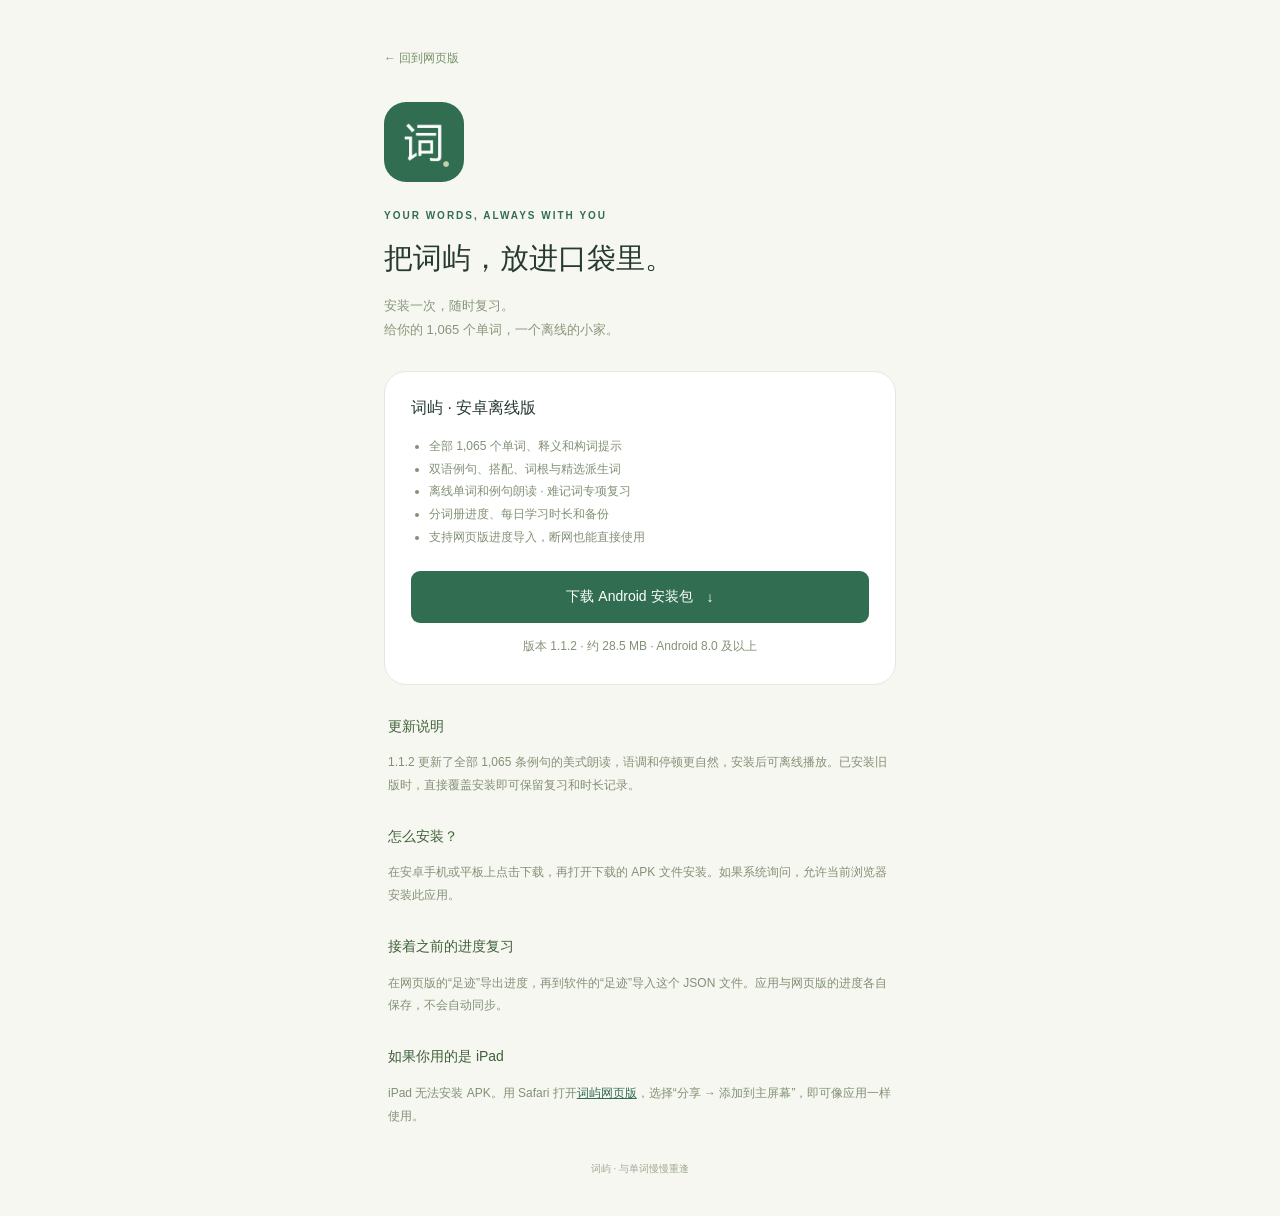
==== commit defee0be: "Replace all sentence recordings with neural US English speech" ====
--- a/download.html
+++ b/download.html
@@ -1,3 +1,3 @@
 <!doctype html>
 <html lang="zh-CN"><head><meta charset="utf-8"><meta name="viewport" content="width=device-width,initial-scale=1,viewport-fit=cover"><meta name="theme-color" content="#f7f7f2"><title>下载词屿 · 安卓离线版</title><link rel="icon" href="icon.svg"><link rel="stylesheet" href="styles.css"><style>.download-page{max-width:560px;margin:0 auto;padding:48px 24px calc(40px + env(safe-area-inset-bottom))}.app-icon{width:80px;height:80px;border-radius:22px;margin:35px 0 24px}.download-page h1{font-size:29px;line-height:1.5;font-weight:600;margin:0 0 12px}.download-page .tagline{color:#87977b;line-height:1.9;font-size:13px}.download-box{background:white;border:1px solid #e4e8df;border-radius:22px;padding:26px;margin:28px 0}.download-box h2{font-size:16px;font-weight:500;margin:0 0 16px}.download-box p,.download-box li{font-size:12px;line-height:1.9;color:#829176}.download-box ul{padding-left:18px;margin:0 0 22px}.download-cta{width:100%;font-size:14px;min-height:52px;gap:14px}.release-info{text-align:center;font-size:10px;color:#9aa58e;margin:12px 0 0}.download-guide{font-size:12px;line-height:1.9;color:#829176;padding:0 4px}.download-guide h2{font-size:14px;font-weight:500;color:#3f6037;margin-top:26px}.back-link{font-size:12px;color:#769268}.download-page footer{font-size:10px;text-align:center;color:#9fab94;margin-top:35px}</style></head>
-<body><main class="download-page"><a class="back-link" href="./">← 回到网页版</a><br><img class="app-icon" src="icon-192.png" alt="词屿图标"><p class="eyebrow">YOUR WORDS, ALWAYS WITH YOU</p><h1>把词屿，放进口袋里。</h1><p class="tagline">安装一次，随时复习。<br>给你的 1,065 个单词，一个离线的小家。</p><section class="download-box"><h2>词屿 · 安卓离线版</h2><ul><li>全部 1,065 个单词、释义和构词提示</li><li>双语例句、搭配、词根与精选派生词</li><li>离线单词和例句朗读 · 难记词专项复习</li><li>分词册进度、每日学习时长和备份</li><li>支持网页版进度导入，断网也能直接使用</li></ul><a class="primary-button download-cta" href="https://github.com/ATopos-svg/ciyu-cet-690/releases/download/android-v1.1.1/ciyu-1.1.1.apk">下载 Android 安装包 <span>↓</span></a><p class="release-info">版本 1.1.1 · 约 21.9 MB · Android 8.0 及以上</p></section><section class="download-guide"><h2>更新说明</h2><p>1.1.1 优化了单词、例句、释义和词库的字体与行距。已安装旧版时，直接覆盖安装即可保留复习和时长记录。</p><h2>怎么安装？</h2><p>在安卓手机或平板上点击下载，再打开下载的 APK 文件安装。如果系统询问，允许当前浏览器安装此应用。</p><h2>接着之前的进度复习</h2><p>在网页版的“足迹”导出进度，再到软件的“足迹”导入这个 JSON 文件。应用与网页版的进度各自保存，不会自动同步。</p><h2>如果你用的是 iPad</h2><p>iPad 无法安装 APK。用 Safari 打开<a href="./" style="color:#316d50;text-decoration:underline">词屿网页版</a>，选择“分享 → 添加到主屏幕”，即可像应用一样使用。</p></section><footer>词屿 · 与单词慢慢重逢</footer></main></body></html>
+<body><main class="download-page"><a class="back-link" href="./">← 回到网页版</a><br><img class="app-icon" src="icon-192.png" alt="词屿图标"><p class="eyebrow">YOUR WORDS, ALWAYS WITH YOU</p><h1>把词屿，放进口袋里。</h1><p class="tagline">安装一次，随时复习。<br>给你的 1,065 个单词，一个离线的小家。</p><section class="download-box"><h2>词屿 · 安卓离线版</h2><ul><li>全部 1,065 个单词、释义和构词提示</li><li>双语例句、搭配、词根与精选派生词</li><li>离线单词和例句朗读 · 难记词专项复习</li><li>分词册进度、每日学习时长和备份</li><li>支持网页版进度导入，断网也能直接使用</li></ul><a class="primary-button download-cta" href="https://github.com/ATopos-svg/ciyu-cet-690/releases/download/android-v1.1.2/ciyu-1.1.2.apk">下载 Android 安装包 <span>↓</span></a><p class="release-info">版本 1.1.2 · 约 28.5 MB · Android 8.0 及以上</p></section><section class="download-guide"><h2>更新说明</h2><p>1.1.2 更新了全部 1,065 条例句的美式朗读，语调和停顿更自然，安装后可离线播放。已安装旧版时，直接覆盖安装即可保留复习和时长记录。</p><h2>怎么安装？</h2><p>在安卓手机或平板上点击下载，再打开下载的 APK 文件安装。如果系统询问，允许当前浏览器安装此应用。</p><h2>接着之前的进度复习</h2><p>在网页版的“足迹”导出进度，再到软件的“足迹”导入这个 JSON 文件。应用与网页版的进度各自保存，不会自动同步。</p><h2>如果你用的是 iPad</h2><p>iPad 无法安装 APK。用 Safari 打开<a href="./" style="color:#316d50;text-decoration:underline">词屿网页版</a>，选择“分享 → 添加到主屏幕”，即可像应用一样使用。</p></section><footer>词屿 · 与单词慢慢重逢</footer></main></body></html>
